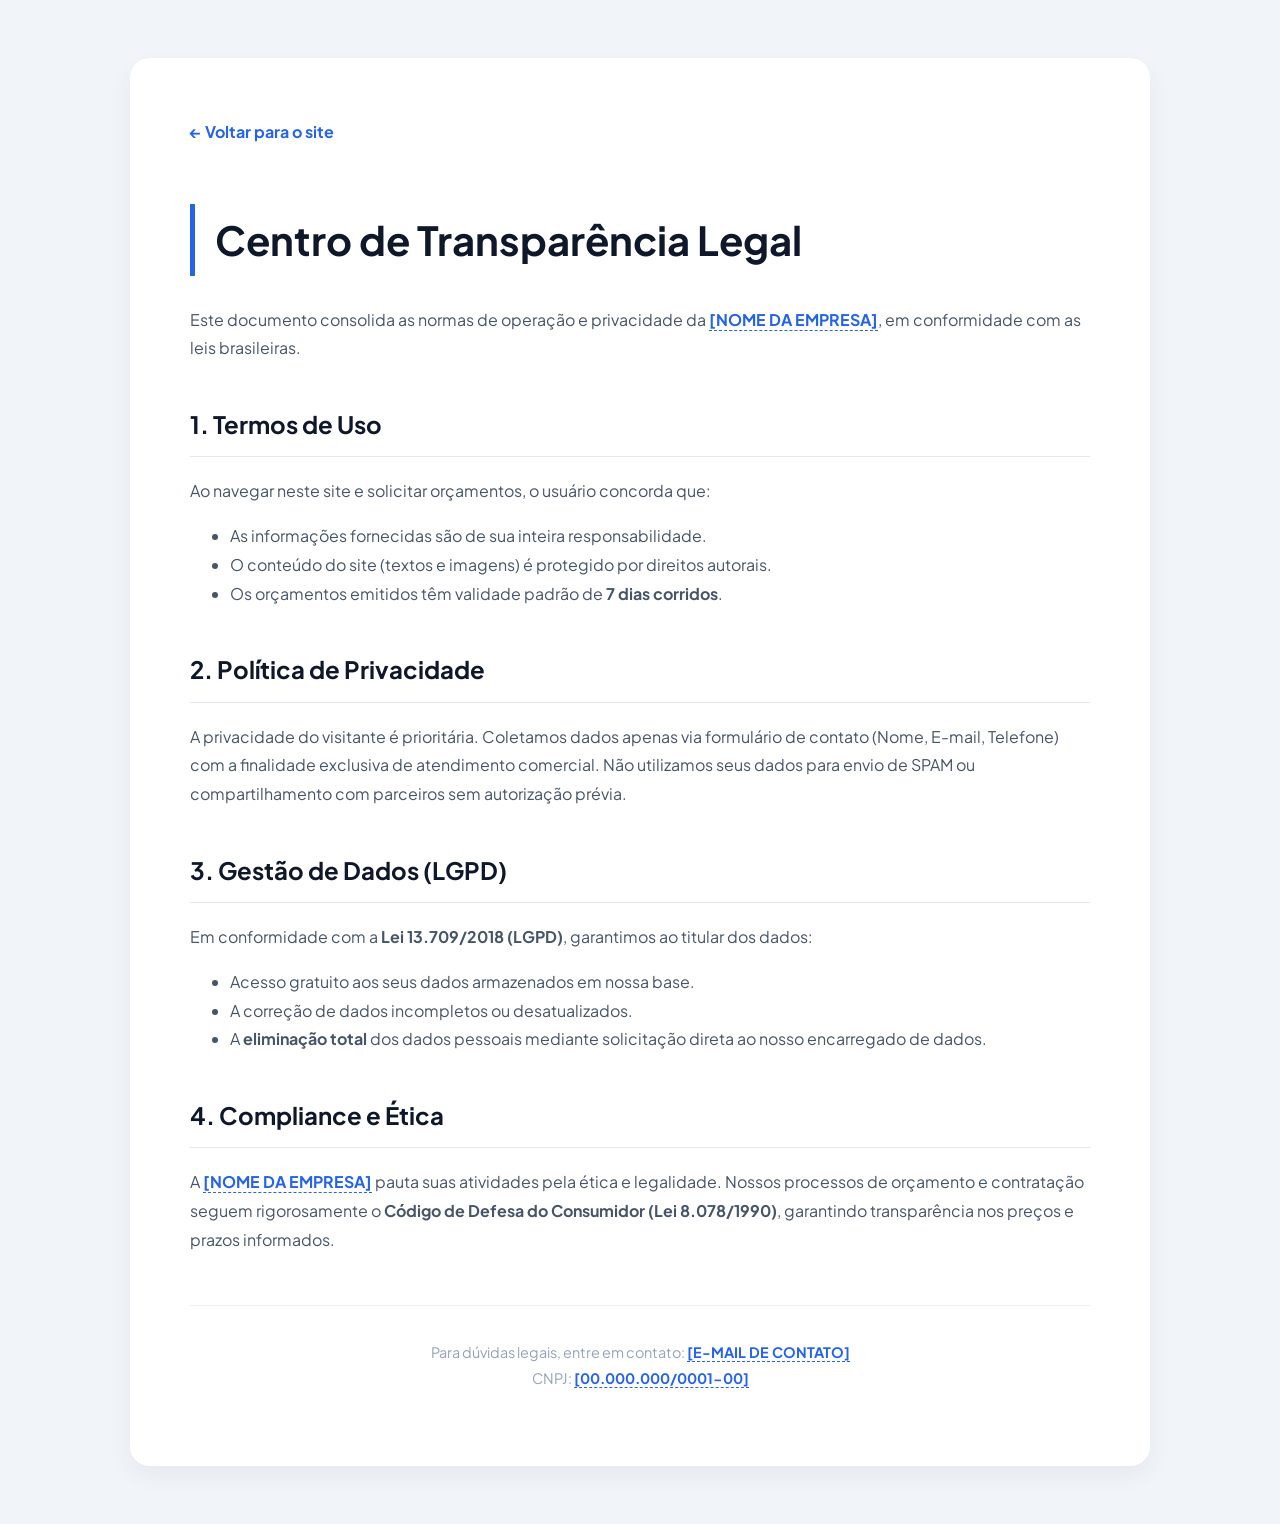
==== politica.html @ 9cb03250 "Publicação inicial do site" ====
<!DOCTYPE html>
<html lang="pt-br">

<head>
    <meta charset="UTF-8">
    <meta name="viewport" content="width=device-width, initial-scale=1.0">
    <title>Centro de Transparência | Negócio Local</title>
    <link href="https://fonts.googleapis.com/css2?family=Plus+Jakarta+Sans:wght@400;700&display=swap" rel="stylesheet">
    <style>
        :root {
            --primary: #2563eb;
            --dark: #0f172a;
            --text: #475569;
        }

        body {
            font-family: 'Plus Jakarta Sans', sans-serif;
            line-height: 1.8;
            color: var(--text);
            background: #f1f5f9;
            padding: 50px 20px;
        }

        .container {
            max-width: 900px;
            margin: 0 auto;
            background: white;
            padding: 60px;
            border-radius: 20px;
            box-shadow: 0 10px 25px rgba(0, 0, 0, 0.05);
        }

        h1 {
            color: var(--dark);
            font-size: 2.5rem;
            margin-bottom: 30px;
            border-left: 5px solid var(--primary);
            padding-left: 20px;
        }

        h2 {
            color: var(--dark);
            margin-top: 40px;
            border-bottom: 1px solid #e2e8f0;
            padding-bottom: 10px;
        }

        section {
            margin-bottom: 30px;
        }

        .highlight {
            color: var(--primary);
            font-weight: bold;
            border-bottom: 1px dashed var(--primary);
        }

        .back-btn {
            display: inline-block;
            margin-bottom: 30px;
            text-decoration: none;
            color: var(--primary);
            font-weight: bold;
        }
    </style>
</head>

<body>

    <div class="container">
        <a href="index.html" class="back-btn">← Voltar para o site</a>

        <h1>Centro de Transparência Legal</h1>
        <p>Este documento consolida as normas de operação e privacidade da <span class="highlight">[NOME DA
                EMPRESA]</span>, em conformidade com as leis brasileiras.</p>

        <section id="termos">
            <h2>1. Termos de Uso</h2>
            <p>Ao navegar neste site e solicitar orçamentos, o usuário concorda que:</p>
            <ul>
                <li>As informações fornecidas são de sua inteira responsabilidade.</li>
                <li>O conteúdo do site (textos e imagens) é protegido por direitos autorais.</li>
                <li>Os orçamentos emitidos têm validade padrão de <strong>7 dias corridos</strong>.</li>
            </ul>
        </section>

        <section id="privacidade">
            <h2>2. Política de Privacidade</h2>
            <p>A privacidade do visitante é prioritária. Coletamos dados apenas via formulário de contato (Nome, E-mail,
                Telefone) com a finalidade exclusiva de atendimento comercial. Não utilizamos seus dados para envio de
                SPAM ou compartilhamento com parceiros sem autorização prévia.</p>
        </section>

        <section id="lgpd">
            <h2>3. Gestão de Dados (LGPD)</h2>
            <p>Em conformidade com a <strong>Lei 13.709/2018 (LGPD)</strong>, garantimos ao titular dos dados:</p>
            <ul>
                <li>Acesso gratuito aos seus dados armazenados em nossa base.</li>
                <li>A correção de dados incompletos ou desatualizados.</li>
                <li>A <strong>eliminação total</strong> dos dados pessoais mediante solicitação direta ao nosso
                    encarregado de dados.</li>
            </ul>
        </section>

        <section id="compliance">
            <h2>4. Compliance e Ética</h2>
            <p>A <span class="highlight">[NOME DA EMPRESA]</span> pauta suas atividades pela ética e legalidade. Nossos
                processos de orçamento e contratação seguem rigorosamente o <strong>Código de Defesa do Consumidor (Lei
                    8.078/1990)</strong>, garantindo transparência nos preços e prazos informados.</p>
        </section>

        <footer
            style="margin-top: 50px; font-size: 0.9rem; color: #94a3b8; text-align: center; border-top: 1px solid #eee; padding-top: 20px;">
            <p>Para dúvidas legais, entre em contato: <span class="highlight">[E-MAIL DE CONTATO]</span><br>
                CNPJ: <span class="highlight">[00.000.000/0001-00]</span></p>
        </footer>
    </div>

</body>

</html>
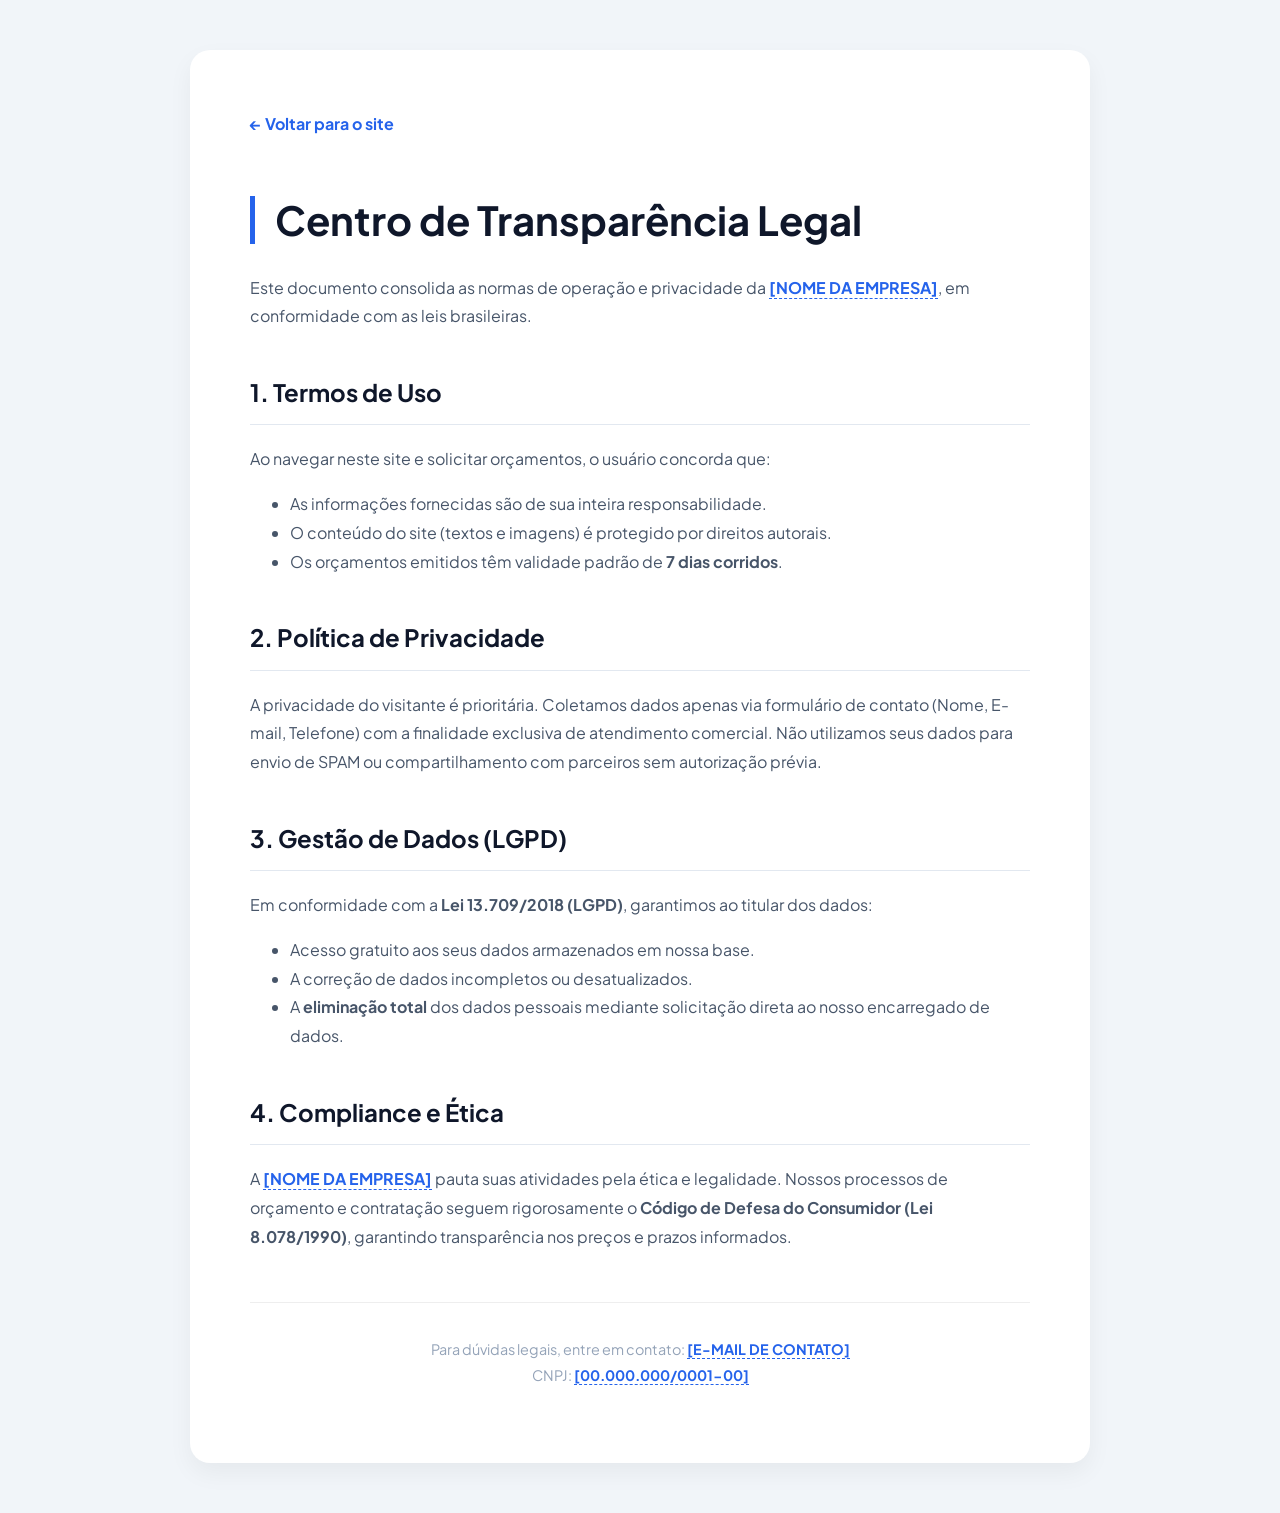
==== commit 6d123414: "Update" ====
--- a/politica.html
+++ b/politica.html
@@ -13,12 +13,17 @@
             --text: #475569;
         }
 
+        * {
+            box-sizing: border-box;
+        }
+
         body {
             font-family: 'Plus Jakarta Sans', sans-serif;
             line-height: 1.8;
             color: var(--text);
             background: #f1f5f9;
             padding: 50px 20px;
+            margin: 0;
         }
 
         .container {
@@ -36,6 +41,7 @@
             margin-bottom: 30px;
             border-left: 5px solid var(--primary);
             padding-left: 20px;
+            line-height: 1.2;
         }
 
         h2 {
@@ -43,6 +49,7 @@
             margin-top: 40px;
             border-bottom: 1px solid #e2e8f0;
             padding-bottom: 10px;
+            font-size: 1.5rem;
         }
 
         section {
@@ -61,6 +68,76 @@
             text-decoration: none;
             color: var(--primary);
             font-weight: bold;
+            transition: opacity 0.3s;
+        }
+
+        .back-btn:hover {
+            opacity: 0.7;
+        }
+
+        /* RESPONSIVIDADE */
+
+        /* Desktop (1024px) */
+        @media (max-width: 1024px) {
+            .container {
+                padding: 40px;
+            }
+        }
+
+        /* Tablets (768px) */
+        @media (max-width: 768px) {
+            body {
+                padding: 30px 15px;
+            }
+
+            .container {
+                padding: 35px;
+            }
+
+            h1 {
+                font-size: 2rem;
+            }
+        }
+
+        /* Smartphones Grandes (480px) */
+        @media (max-width: 480px) {
+            h1 {
+                font-size: 1.75rem;
+                padding-left: 15px;
+            }
+
+            h2 {
+                font-size: 1.3rem;
+            }
+
+            .container {
+                padding: 25px;
+                border-radius: 15px;
+            }
+        }
+
+        /* Smartphones Pequenos (360px) */
+        @media (max-width: 360px) {
+            body {
+                padding: 20px 10px;
+            }
+
+            .container {
+                padding: 20px;
+            }
+
+            h1 {
+                font-size: 1.5rem;
+            }
+
+            h2 {
+                font-size: 1.2rem;
+            }
+
+            p,
+            li {
+                font-size: 0.95rem;
+            }
         }
     </style>
 </head>
